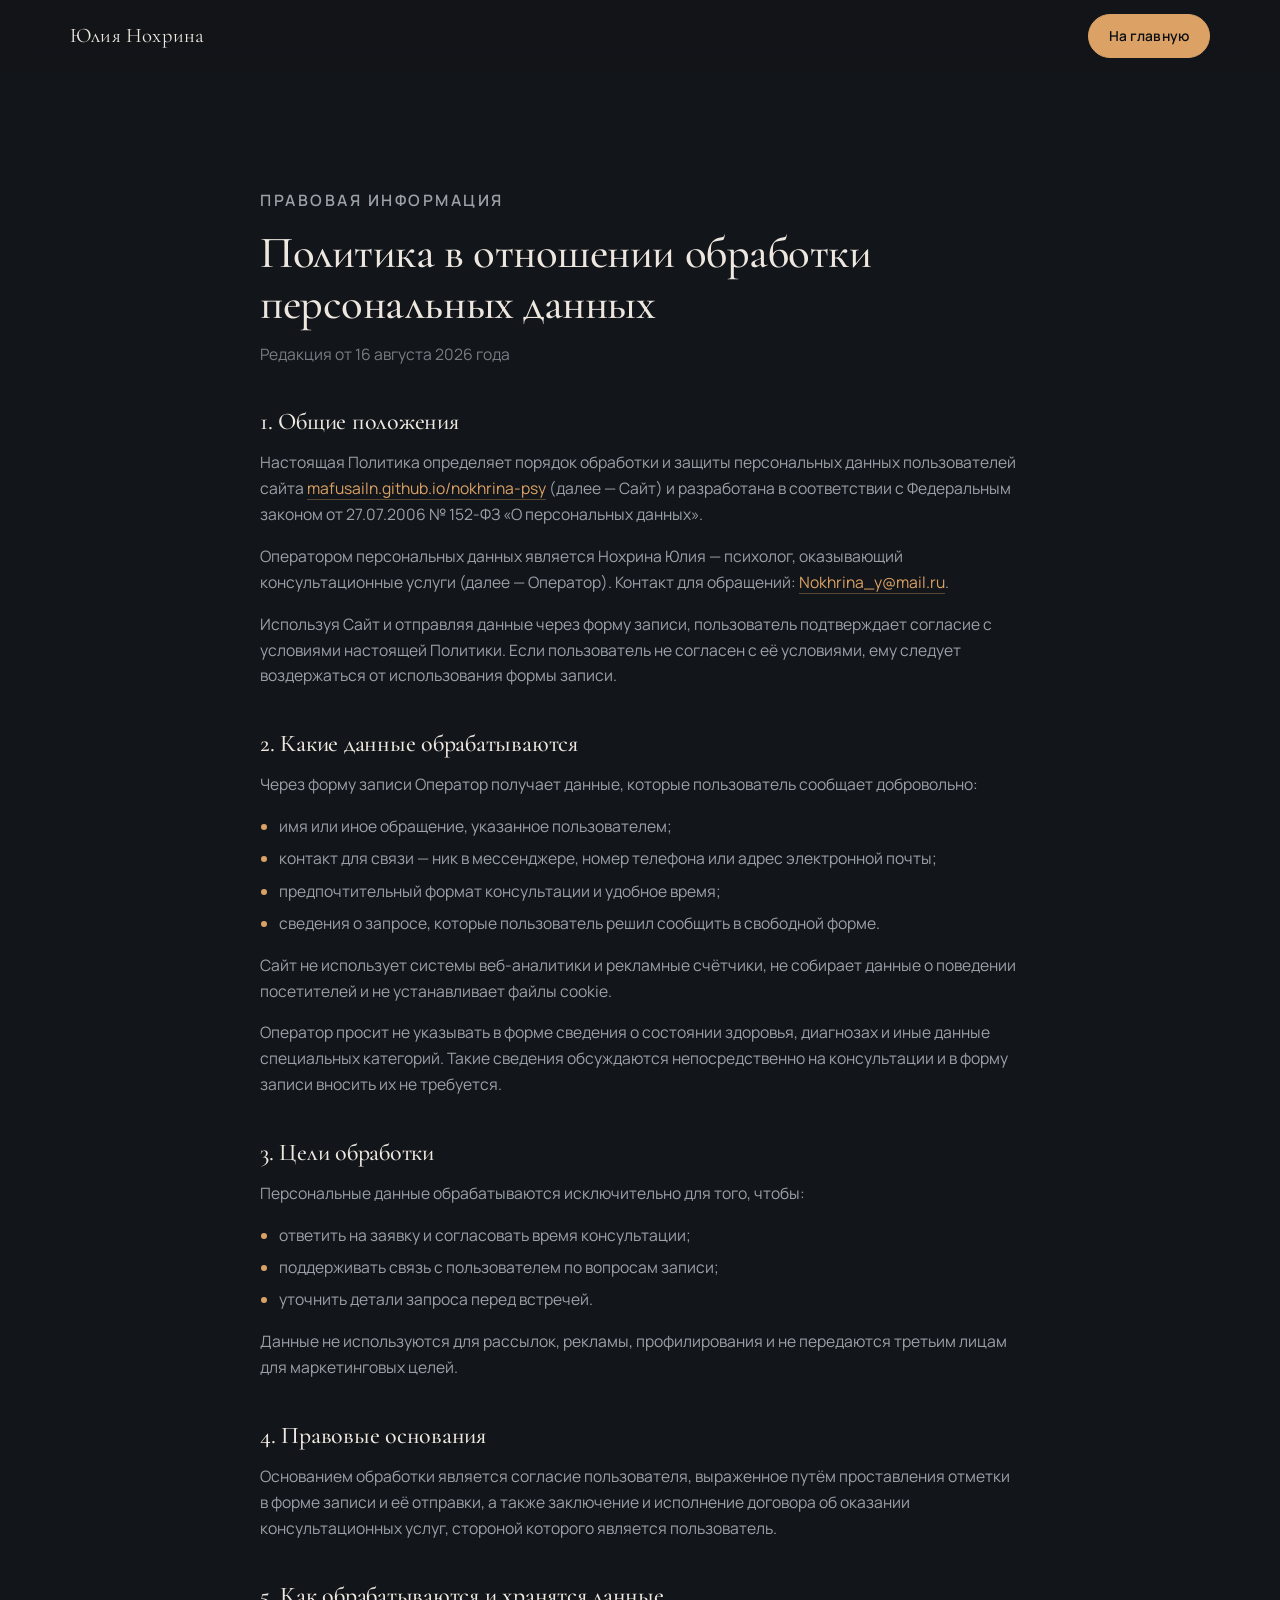
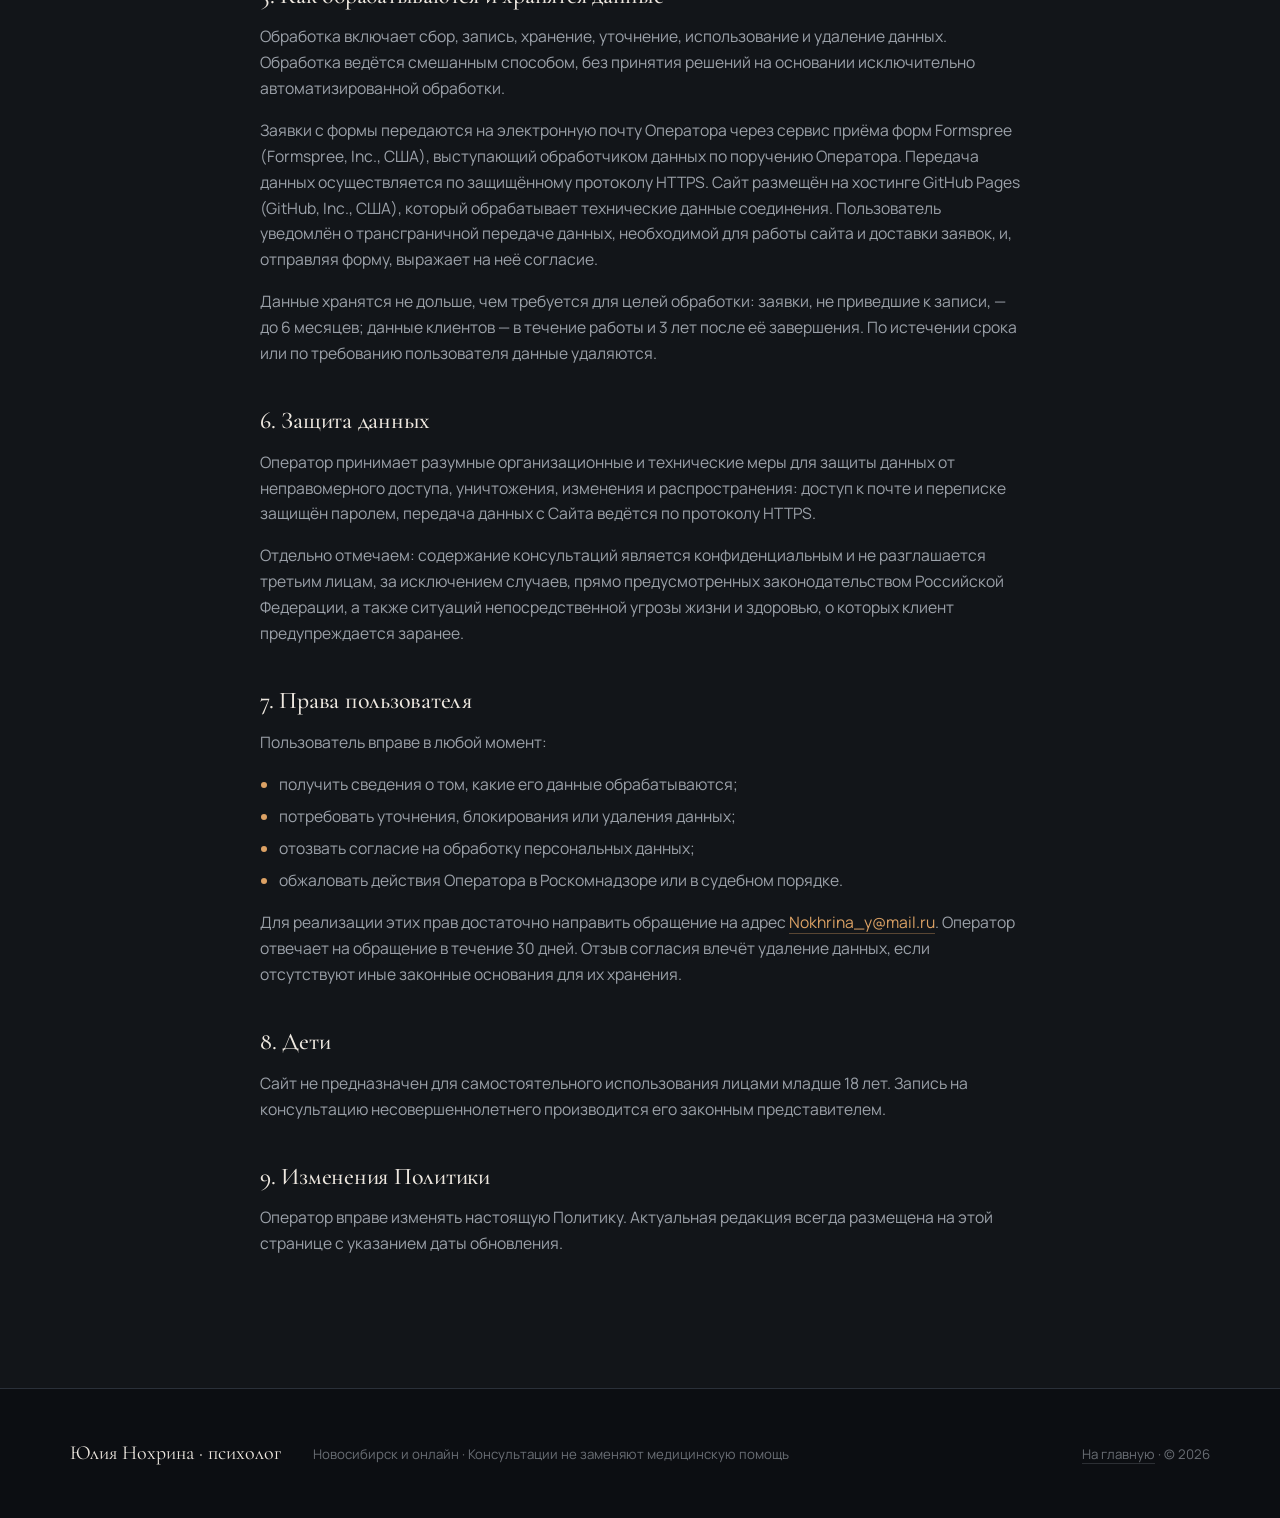
==== privacy.html @ c8debd9b "Контакты, политика конфиденциальности и CLAUDE.md Прописана почта Nokhrina_y@mail.ru и Telegram @yul" ====
<!DOCTYPE html>
<html lang="ru">
<head>
<meta charset="utf-8">
<meta name="viewport" content="width=device-width, initial-scale=1">
<title>Политика обработки персональных данных — Юлия Нохрина, психолог</title>
<meta name="description" content="Политика обработки персональных данных сайта психолога Юлии Нохриной.">
<meta name="robots" content="noindex">
<link rel="preconnect" href="https://fonts.googleapis.com">
<link rel="preconnect" href="https://fonts.gstatic.com" crossorigin>
<link href="https://fonts.googleapis.com/css2?family=Cormorant+Garamond:ital,wght@0,400;0,500;0,600;1,400&family=Manrope:wght@300;400;500;600&display=swap" rel="stylesheet">
<link rel="stylesheet" href="assets/css/styles.css">
</head>
<body>

<header class="nav">
  <div class="wrap nav__inner">
    <a class="nav__logo" href="index.html">Юлия&nbsp;Нохрина</a>
    <a class="btn btn--sm" href="index.html">На главную</a>
  </div>
</header>

<main class="section legal">
  <div class="wrap wrap--narrow">
    <p class="eyebrow">Правовая информация</p>
    <h1>Политика в отношении обработки персональных данных</h1>
    <p class="legal__date">Редакция от 16 августа 2026 года</p>

    <h2>1. Общие положения</h2>
    <p>
      Настоящая Политика определяет порядок обработки и защиты персональных данных
      пользователей сайта <a href="https://mafusailn.github.io/nokhrina-psy/">mafusailn.github.io/nokhrina-psy</a>
      (далее — Сайт) и разработана в соответствии с Федеральным законом
      от 27.07.2006 № 152-ФЗ «О персональных данных».
    </p>
    <p>
      Оператором персональных данных является Нохрина Юлия — психолог,
      оказывающий консультационные услуги (далее — Оператор).
      Контакт для обращений: <a href="mailto:Nokhrina_y@mail.ru">Nokhrina_y@mail.ru</a>.
    </p>
    <p>
      Используя Сайт и отправляя данные через форму записи, пользователь подтверждает
      согласие с условиями настоящей Политики. Если пользователь не согласен с её
      условиями, ему следует воздержаться от использования формы записи.
    </p>

    <h2>2. Какие данные обрабатываются</h2>
    <p>Через форму записи Оператор получает данные, которые пользователь сообщает добровольно:</p>
    <ul>
      <li>имя или иное обращение, указанное пользователем;</li>
      <li>контакт для связи — ник в мессенджере, номер телефона или адрес электронной почты;</li>
      <li>предпочтительный формат консультации и удобное время;</li>
      <li>сведения о запросе, которые пользователь решил сообщить в свободной форме.</li>
    </ul>
    <p>
      Сайт не использует системы веб-аналитики и рекламные счётчики, не собирает
      данные о поведении посетителей и не устанавливает файлы cookie.
    </p>
    <p>
      Оператор просит не указывать в форме сведения о состоянии здоровья, диагнозах
      и иные данные специальных категорий. Такие сведения обсуждаются непосредственно
      на консультации и в форму записи вносить их не требуется.
    </p>

    <h2>3. Цели обработки</h2>
    <p>Персональные данные обрабатываются исключительно для того, чтобы:</p>
    <ul>
      <li>ответить на заявку и согласовать время консультации;</li>
      <li>поддерживать связь с пользователем по вопросам записи;</li>
      <li>уточнить детали запроса перед встречей.</li>
    </ul>
    <p>
      Данные не используются для рассылок, рекламы, профилирования и не передаются
      третьим лицам для маркетинговых целей.
    </p>

    <h2>4. Правовые основания</h2>
    <p>
      Основанием обработки является согласие пользователя, выраженное путём проставления
      отметки в форме записи и её отправки, а также заключение и исполнение договора
      об оказании консультационных услуг, стороной которого является пользователь.
    </p>

    <h2>5. Как обрабатываются и хранятся данные</h2>
    <p>
      Обработка включает сбор, запись, хранение, уточнение, использование и удаление данных.
      Обработка ведётся смешанным способом, без принятия решений на основании исключительно
      автоматизированной обработки.
    </p>
    <p>
      Заявки с формы передаются на электронную почту Оператора через сервис приёма форм
      Formspree (Formspree, Inc., США), выступающий обработчиком данных по поручению Оператора.
      Передача данных осуществляется по защищённому протоколу HTTPS. Сайт размещён на хостинге
      GitHub Pages (GitHub, Inc., США), который обрабатывает технические данные соединения.
      Пользователь уведомлён о трансграничной передаче данных, необходимой для работы сайта
      и доставки заявок, и, отправляя форму, выражает на неё согласие.
    </p>
    <p>
      Данные хранятся не дольше, чем требуется для целей обработки: заявки, не приведшие
      к записи, — до 6 месяцев; данные клиентов — в течение работы и 3 лет после её завершения.
      По истечении срока или по требованию пользователя данные удаляются.
    </p>

    <h2>6. Защита данных</h2>
    <p>
      Оператор принимает разумные организационные и технические меры для защиты данных
      от неправомерного доступа, уничтожения, изменения и распространения: доступ к почте
      и переписке защищён паролем, передача данных с Сайта ведётся по протоколу HTTPS.
    </p>
    <p>
      Отдельно отмечаем: содержание консультаций является конфиденциальным и не разглашается
      третьим лицам, за исключением случаев, прямо предусмотренных законодательством
      Российской Федерации, а также ситуаций непосредственной угрозы жизни и здоровью,
      о которых клиент предупреждается заранее.
    </p>

    <h2>7. Права пользователя</h2>
    <p>Пользователь вправе в любой момент:</p>
    <ul>
      <li>получить сведения о том, какие его данные обрабатываются;</li>
      <li>потребовать уточнения, блокирования или удаления данных;</li>
      <li>отозвать согласие на обработку персональных данных;</li>
      <li>обжаловать действия Оператора в Роскомнадзоре или в судебном порядке.</li>
    </ul>
    <p>
      Для реализации этих прав достаточно направить обращение на адрес
      <a href="mailto:Nokhrina_y@mail.ru">Nokhrina_y@mail.ru</a>.
      Оператор отвечает на обращение в течение 30 дней. Отзыв согласия влечёт удаление
      данных, если отсутствуют иные законные основания для их хранения.
    </p>

    <h2>8. Дети</h2>
    <p>
      Сайт не предназначен для самостоятельного использования лицами младше 18 лет.
      Запись на консультацию несовершеннолетнего производится его законным представителем.
    </p>

    <h2>9. Изменения Политики</h2>
    <p>
      Оператор вправе изменять настоящую Политику. Актуальная редакция всегда размещена
      на этой странице с указанием даты обновления.
    </p>
  </div>
</main>

<footer class="footer">
  <div class="wrap footer__inner">
    <p class="footer__name">Юлия Нохрина · психолог</p>
    <p class="footer__note">Новосибирск и онлайн · Консультации не заменяют медицинскую помощь</p>
    <p class="footer__copy"><a href="index.html">На главную</a> · © <span id="year">2026</span></p>
  </div>
</footer>

<script>document.getElementById('year').textContent = new Date().getFullYear();</script>
</body>
</html>
---- assets/css/styles.css ----
﻿/* ============ Токены ============ */
:root{
  /* палитра снята с ленты: сумеречный графит, вода, янтарь заката */
  --bg:        #121519;
  --bg-alt:    #171B20;
  --surface:   #1C2128;
  --deep:      #0C0E12;
  --ink:       #EDE7DF;
  --ink-soft:  #9BA1A9;
  --line:      #2A3039;
  --accent:    #DCA265;
  --accent-dk: #C58B4E;
  --terra:     #B5714A;

  --wrap: 1140px;
  --r: 18px;
  --shadow: 0 24px 60px -28px rgba(0,0,0,.75);
  --serif: "Cormorant Garamond", Georgia, "Times New Roman", serif;
  --sans: "Manrope", -apple-system, "Segoe UI", Roboto, sans-serif;
}

*,*::before,*::after{ box-sizing:border-box }
html{ scroll-behavior:smooth; scroll-padding-top:84px }
body{
  margin:0; background:var(--bg); color:var(--ink);
  font-family:var(--sans); font-weight:400; font-size:17px; line-height:1.65;
  -webkit-font-smoothing:antialiased;
}
img{ max-width:100%; display:block }
a{ color:inherit }

.wrap{ width:min(100% - 40px, var(--wrap)); margin-inline:auto }
.wrap--narrow{ width:min(100% - 40px, 760px) }

h1,h2,h3{ font-family:var(--serif); font-weight:500; line-height:1.12; letter-spacing:-.01em; margin:0 }
h1{ font-size:clamp(2.4rem, 5.4vw, 4rem) }
h2{ font-size:clamp(1.9rem, 3.6vw, 2.9rem); margin-bottom:1.6rem }
h3{ font-size:1.35rem }
p{ margin:0 0 1rem }

.eyebrow{
  font-size:.78rem; letter-spacing:.16em; text-transform:uppercase;
  color:var(--accent); font-weight:600; margin-bottom:.9rem;
}
.lead{ font-size:1.13rem; color:var(--ink-soft); max-width:52ch }

.section{ padding:clamp(64px, 9vw, 118px) 0 }
.section--alt{ background:var(--bg-alt) }

/* ============ Кнопки ============ */
.btn{
  --b:var(--accent);
  display:inline-flex; align-items:center; justify-content:center; gap:.5rem;
  padding:.95rem 1.9rem; border:1px solid var(--b); border-radius:999px;
  background:var(--b); color:var(--deep); text-decoration:none;
  font-size:.95rem; font-weight:600; letter-spacing:.01em;
  cursor:pointer; transition:transform .2s, background .2s, color .2s, box-shadow .2s;
}
.btn:hover{
  transform:translateY(-2px); background:#EBB77E; border-color:#EBB77E;
  box-shadow:0 12px 30px -14px rgba(220,162,101,.7);
}
.btn--ghost{ background:transparent; color:var(--accent); border-color:var(--line) }
.btn--ghost:hover{ background:transparent; border-color:var(--accent); box-shadow:none; color:var(--accent) }
.btn--sm{ padding:.62rem 1.25rem; font-size:.86rem }
.btn--wide{ width:100%; padding:1.05rem; font-size:1rem; border:0 }

/* ============ Навигация ============ */
.nav{
  position:sticky; top:0; z-index:50;
  background:rgba(18,21,25,.78); backdrop-filter:blur(14px);
  border-bottom:1px solid transparent; transition:border-color .3s, background .3s;
}
.nav.is-stuck{ border-color:var(--line) }
.nav__inner{ display:flex; align-items:center; gap:2rem; height:72px }
.nav__logo{
  font-family:var(--serif); font-size:1.3rem; text-decoration:none;
  letter-spacing:.01em; margin-right:auto; white-space:nowrap;
}
.nav__links{ display:flex; gap:1.7rem }
.nav__links a{
  text-decoration:none; font-size:.92rem; color:var(--ink-soft);
  position:relative; padding:.2rem 0; transition:color .2s;
}
.nav__links a::after{
  content:""; position:absolute; left:0; right:100%; bottom:0; height:1px;
  background:var(--accent); transition:right .25s;
}
.nav__links a:hover{ color:var(--ink) }
.nav__links a:hover::after{ right:0 }
.nav__burger{
  display:none; width:42px; height:42px; border:1px solid var(--line);
  border-radius:50%; background:transparent; cursor:pointer;
  flex-direction:column; align-items:center; justify-content:center; gap:5px;
}
.nav__burger span{ display:block; width:16px; height:1.5px; background:var(--ink); transition:.25s }
.nav__burger[aria-expanded="true"] span:first-child{ transform:translateY(3.2px) rotate(45deg) }
.nav__burger[aria-expanded="true"] span:last-child{ transform:translateY(-3.2px) rotate(-45deg) }

/* ============ Hero ============ */
.hero{
  position:relative; overflow:hidden;
  padding:clamp(48px, 7vw, 96px) 0 clamp(56px, 8vw, 104px);
}
/* закатное свечение за героем — эхо ленты */
.hero::before{
  content:""; position:absolute; z-index:0; pointer-events:none;
  top:-30%; right:-10%; width:min(760px, 90vw); aspect-ratio:1;
  background:radial-gradient(circle, rgba(220,162,101,.18), rgba(220,162,101,0) 68%);
}
.hero::after{
  content:""; position:absolute; z-index:0; pointer-events:none;
  bottom:-40%; left:-15%; width:min(620px, 80vw); aspect-ratio:1;
  background:radial-gradient(circle, rgba(78,110,140,.16), rgba(78,110,140,0) 70%);
}
.hero__inner{
  position:relative; z-index:1;
  display:grid; grid-template-columns:1.15fr .85fr;
  gap:clamp(32px, 5vw, 72px); align-items:center;
}
.hero h1{ margin-bottom:1.4rem }
.hero__cta{ display:flex; flex-wrap:wrap; gap:.8rem; margin:2rem 0 2.6rem }
.hero__facts{
  display:flex; flex-wrap:wrap; gap:2.2rem;
  list-style:none; margin:0; padding:1.5rem 0 0; border-top:1px solid var(--line);
}
.hero__facts strong{ display:block; font-family:var(--serif); font-size:1.5rem; font-weight:500 }
.hero__facts span{ font-size:.85rem; color:var(--ink-soft) }

.photo-frame{
  position:relative; aspect-ratio:4/5; border-radius:20px;
  overflow:hidden; background:var(--bg-alt); box-shadow:var(--shadow);
}
.photo-frame::after{
  content:""; position:absolute; inset:0; border-radius:inherit; pointer-events:none;
  border:1px solid rgba(255,255,255,.08);
  background:linear-gradient(to top, rgba(12,14,18,.45), rgba(12,14,18,0) 45%);
}
.photo-frame img{ width:100%; height:100%; object-fit:cover }
.photo-frame__stub{
  display:none; position:absolute; inset:0; place-content:center; text-align:center;
  padding:2rem; color:var(--ink-soft); font-size:.85rem; line-height:1.7;
}
.photo-frame__stub code{ font-size:.8rem; color:var(--accent) }
.photo-frame.is-empty img{ display:none }
.photo-frame.is-empty .photo-frame__stub{ display:grid }
.photo-frame--sm{ border-radius:20px; aspect-ratio:4/5 }

/* ============ Боли ============ */
.pains{ display:grid; grid-template-columns:repeat(auto-fit, minmax(280px,1fr)); gap:1rem }
.pains p{
  margin:0; padding:1.5rem 1.6rem; background:var(--surface); border-radius:var(--r);
  border-left:2px solid var(--terra);
  font-family:var(--serif); font-size:1.28rem; font-style:italic; line-height:1.4;
}
.pains__note{
  margin:2.4rem auto 0; max-width:60ch; text-align:center; color:var(--ink-soft);
}

/* ============ Карточки направлений ============ */
.cards{ display:grid; grid-template-columns:repeat(auto-fit, minmax(290px,1fr)); gap:1.1rem }
.card{
  padding:2rem 1.9rem; background:var(--surface); border:1px solid var(--line);
  border-radius:var(--r); transition:transform .25s, box-shadow .25s, border-color .25s;
}
.card:hover{ transform:translateY(-4px); box-shadow:var(--shadow); border-color:var(--accent) }
.card h3{ margin-bottom:.7rem }
.card p{ margin:0; color:var(--ink-soft); font-size:.97rem }

/* ============ Обо мне ============ */
.about{ display:grid; grid-template-columns:.8fr 1.2fr; gap:clamp(32px, 5vw, 72px); align-items:start }
.about__photo{ position:sticky; top:100px }
.edu{ list-style:none; margin:2.4rem 0 0; padding:0; display:grid; gap:1px; background:var(--line) }
.edu li{ display:flex; gap:1.4rem; padding:1.2rem .2rem; background:var(--bg-alt) }
.edu li span{ font-family:var(--serif); font-size:1.2rem; color:var(--accent); min-width:3.4rem }
.edu strong{ display:block; font-weight:500 }
.edu em{ font-style:normal; font-size:.88rem; color:var(--ink-soft) }

/* ============ Шаги ============ */
.steps{
  list-style:none; margin:0; padding:0; counter-reset:s;
  display:grid; grid-template-columns:repeat(auto-fit, minmax(230px,1fr)); gap:1.6rem;
}
.steps li{ position:relative; padding-top:1.6rem; border-top:1px solid var(--line) }
.steps__num{
  font-family:var(--serif); font-size:.95rem; color:var(--terra);
  letter-spacing:.1em; display:block; margin-bottom:.9rem;
}
.steps h3{ font-size:1.2rem; margin-bottom:.5rem }
.steps p{ margin:0; font-size:.95rem; color:var(--ink-soft) }

/* ============ Цены ============ */
.price{ display:grid; grid-template-columns:repeat(auto-fit, minmax(300px,1fr)); gap:1.4rem; max-width:860px }
.price__card{
  display:flex; flex-direction:column; gap:1rem;
  padding:2.4rem 2.1rem; background:var(--surface);
  border:1px solid var(--line); border-radius:var(--r);
}
.price__card--accent{
  border-color:rgba(220,162,101,.45);
  background:
    radial-gradient(120% 90% at 50% 0%, rgba(220,162,101,.14), rgba(220,162,101,0) 62%),
    var(--surface);
  box-shadow:var(--shadow);
}
.price__num{ font-family:var(--serif); font-size:2.6rem; line-height:1; margin:0 }
.price__num span{ font-family:var(--sans); font-size:.95rem; opacity:.7 }
.price__card ul{ list-style:none; margin:0; padding:0; display:grid; gap:.6rem; flex:1 }
.price__card li{ font-size:.95rem; padding-left:1.4rem; position:relative; opacity:.85 }
.price__card li::before{
  content:""; position:absolute; left:0; top:.62em; width:7px; height:7px;
  border-radius:50%; background:var(--terra);
}
.price__card .btn{ align-self:flex-start; margin-top:.6rem }

/* ============ FAQ ============ */
.faq{ display:grid; gap:1px; background:var(--line); border-block:1px solid var(--line) }
.faq details{ background:var(--bg); padding:0 }
.faq summary{
  list-style:none; cursor:pointer; padding:1.4rem .2rem;
  font-family:var(--serif); font-size:1.28rem; display:flex; gap:1rem; align-items:flex-start;
}
.faq summary::-webkit-details-marker{ display:none }
.faq summary::after{
  content:"+"; margin-left:auto; font-size:1.4rem; color:var(--accent);
  transition:transform .25s; line-height:1;
}
.faq details[open] summary::after{ transform:rotate(45deg) }
.faq details p{ margin:0 0 1.5rem; padding-right:2.5rem; color:var(--ink-soft); font-size:.98rem }

/* ============ Форма ============ */
.booking{ background:var(--bg-alt) }
.booking__lead{ color:var(--ink-soft); margin-bottom:2.4rem; max-width:56ch }
.form{
  display:grid; gap:1.3rem; padding:clamp(24px, 4vw, 40px);
  background:var(--surface); border:1px solid var(--line); border-radius:var(--r);
}
.form__row{ display:grid; grid-template-columns:1fr 1fr; gap:1.3rem }
.field{ display:grid; gap:.5rem; border:0; padding:0; margin:0; min-width:0 }
.field > span{ font-size:.85rem; font-weight:500; color:var(--ink-soft) }
.field i{ color:var(--terra); font-style:normal }
.field input[type="text"], .field textarea{
  width:100%; font:inherit; font-size:.98rem; color:var(--ink);
  padding:.85rem 1rem; background:var(--bg); border:1px solid var(--line);
  border-radius:12px; transition:border-color .2s, box-shadow .2s; resize:vertical;
}
.field input:focus, .field textarea:focus{
  outline:none; border-color:var(--accent); box-shadow:0 0 0 3px rgba(220,162,101,.18);
}
.field.is-invalid input, .field.is-invalid textarea{ border-color:var(--terra) }
.field__error{ font-style:normal; font-size:.8rem; color:var(--terra); min-height:0 }

.chips{ display:flex; flex-wrap:wrap; gap:.5rem }
.chips input{ position:absolute; opacity:0; pointer-events:none }
.chips i{
  display:block; font-style:normal; font-size:.9rem; cursor:pointer;
  padding:.55rem 1.1rem; border:1px solid var(--line); border-radius:999px;
  background:var(--bg); transition:.2s;
}
.chips input:checked + i{ background:var(--accent); border-color:var(--accent); color:var(--deep); font-weight:600 }
.chips input:focus-visible + i{ box-shadow:0 0 0 3px rgba(220,162,101,.28) }

.check{ display:flex; gap:.7rem; align-items:flex-start; font-size:.86rem; color:var(--ink-soft) }
.check input{ margin-top:.28rem; accent-color:var(--accent); width:16px; height:16px; flex:none }
.honeypot{ position:absolute; left:-9999px; opacity:0; height:0 }

.form__status{ margin:0; font-size:.9rem; min-height:1.2em; text-align:center }
.form__status.is-ok{ color:var(--accent) }
.form__status.is-err{ color:var(--terra) }

.contacts{ margin-top:2.4rem; text-align:center; color:var(--ink-soft) }
.contacts p{ font-size:.9rem; margin-bottom:.8rem }
.contacts__links{ display:flex; justify-content:center; flex-wrap:wrap; gap:.6rem }
.contacts__links a{
  text-decoration:none; font-size:.9rem; padding:.5rem 1.2rem;
  border:1px solid var(--line); border-radius:999px; background:var(--surface);
  transition:.2s; color:var(--ink);
}
.contacts__links a:hover{ border-color:var(--accent); color:var(--accent) }

/* ============ Подвал ============ */
.footer{ background:var(--deep); color:var(--ink-soft); padding:3rem 0; border-top:1px solid var(--line) }
.footer__inner{ display:flex; flex-wrap:wrap; gap:1rem 2rem; align-items:baseline }
.footer__name{ font-family:var(--serif); font-size:1.25rem; color:var(--ink); margin:0 }
.footer__note{ margin:0; font-size:.83rem; opacity:.65 }
.footer__copy{ margin:0 0 0 auto; font-size:.83rem; opacity:.65 }

/* ============ Правовые страницы ============ */
.legal h1{ font-size:clamp(1.9rem, 4vw, 2.8rem); margin-bottom:.8rem }
.legal h2{ font-size:1.5rem; margin:2.6rem 0 .9rem }
.legal p, .legal li{ color:var(--ink-soft); font-size:.98rem }
.legal ul{ margin:0 0 1rem; padding-left:1.2rem; display:grid; gap:.4rem }
.legal li::marker{ color:var(--accent) }
.legal a{ color:var(--accent); text-decoration:none; border-bottom:1px solid rgba(220,162,101,.35) }
.legal a:hover{ border-bottom-color:var(--accent) }
.legal__date{ font-size:.85rem; color:var(--ink-soft); opacity:.75; margin-bottom:2.4rem }

.footer a{ color:inherit; text-decoration:none; border-bottom:1px solid rgba(155,161,169,.35) }
.footer a:hover{ color:var(--accent); border-bottom-color:var(--accent) }
.check a{ color:var(--accent); text-decoration:none; border-bottom:1px solid rgba(220,162,101,.35) }
.check a:hover{ border-bottom-color:var(--accent) }

/* ============ Появление ============ */
.reveal{ opacity:0; transform:translateY(18px); transition:opacity .7s ease, transform .7s ease }
.reveal.is-in{ opacity:1; transform:none }

/* ============ Адаптив ============ */
@media (max-width:900px){
  .hero__inner{ grid-template-columns:1fr }
  .hero__photo{ order:-1; max-width:320px; margin-inline:auto }
  .about{ grid-template-columns:1fr }
  .about__photo{ position:static; max-width:280px }
  .nav__links{
    position:absolute; top:72px; left:0; right:0; flex-direction:column; gap:0;
    background:var(--bg); border-bottom:1px solid var(--line);
    padding:.5rem 20px 1.2rem; display:none;
  }
  .nav__links.is-open{ display:flex }
  .nav__links a{ padding:.85rem 0; border-bottom:1px solid var(--line) }
  .nav__burger{ display:flex }
  .nav .btn--sm{ display:none }
}
@media (max-width:600px){
  body{ font-size:16px }
  .form__row{ grid-template-columns:1fr }
  .hero__facts{ gap:1.4rem }
  .footer__copy{ margin-left:0 }
}
@media (prefers-reduced-motion:reduce){
  *{ animation:none !important; transition:none !important }
  .reveal{ opacity:1; transform:none }
  html{ scroll-behavior:auto }
}
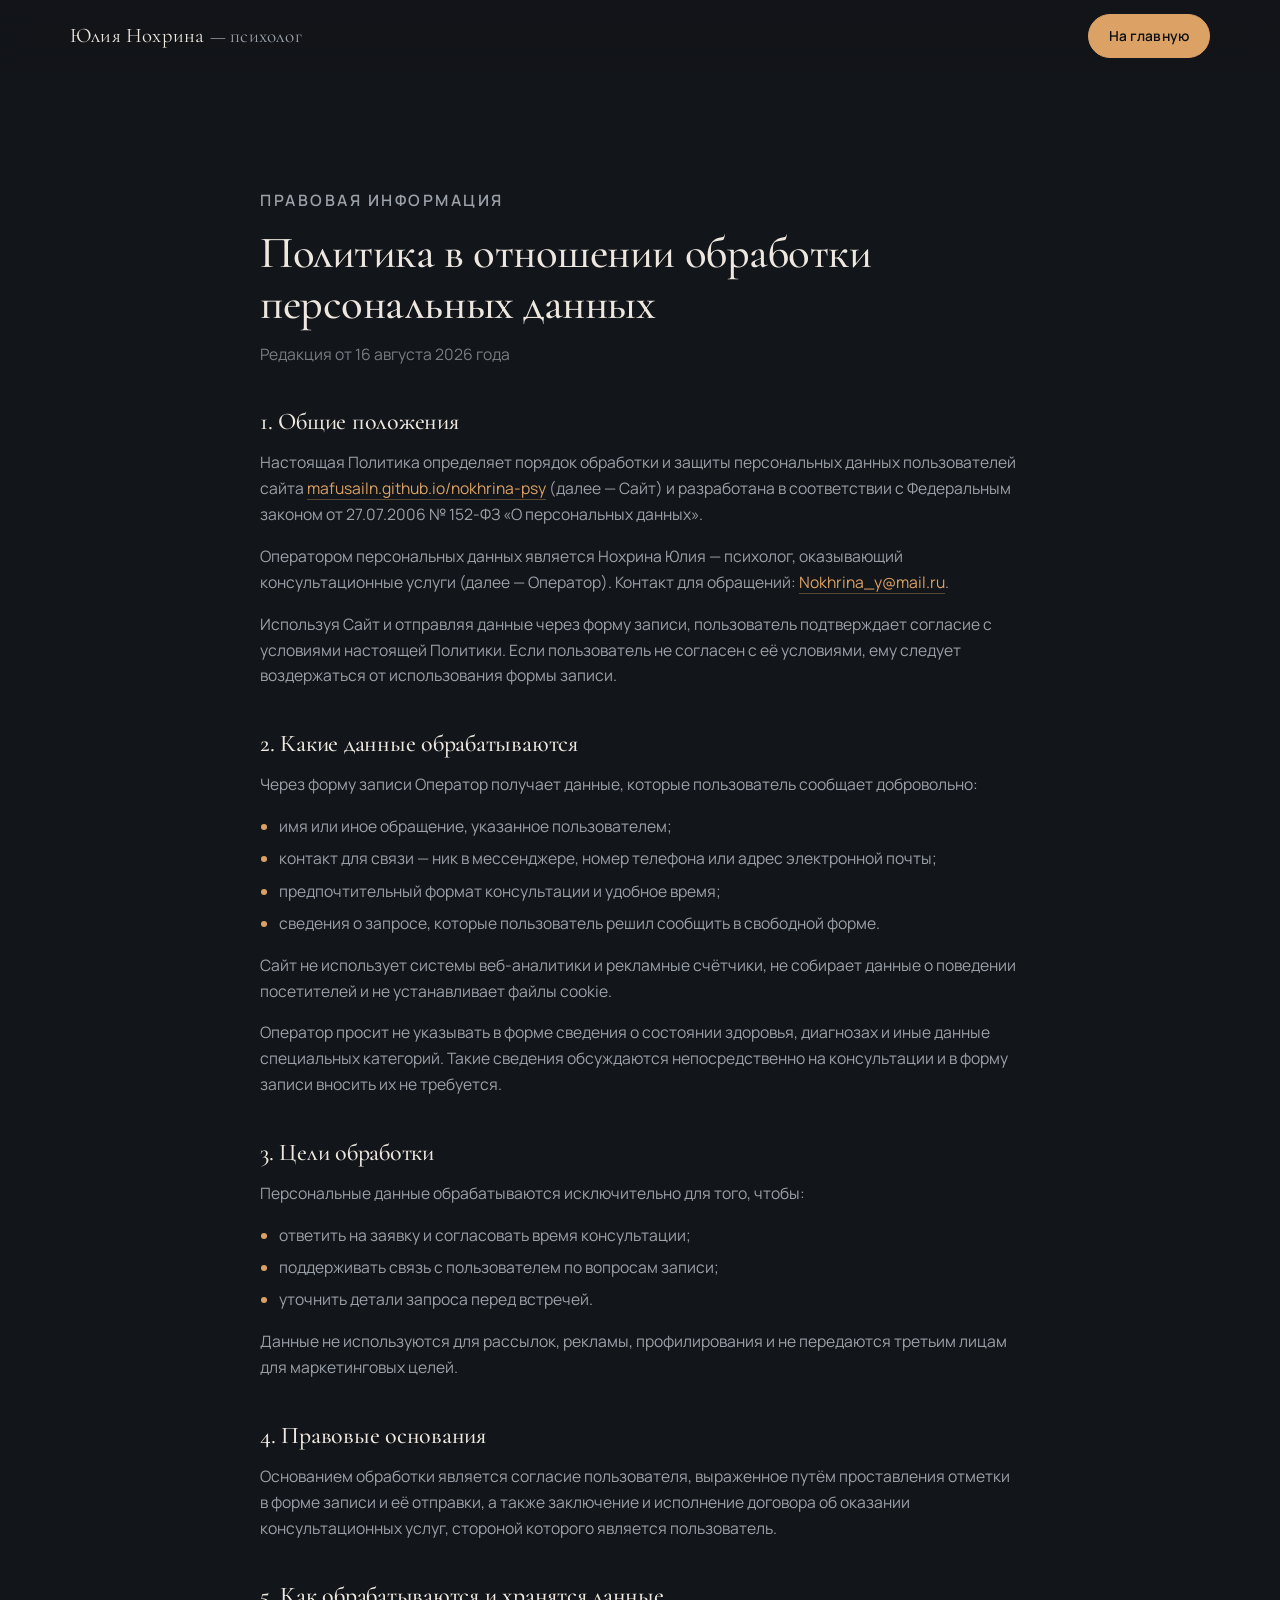
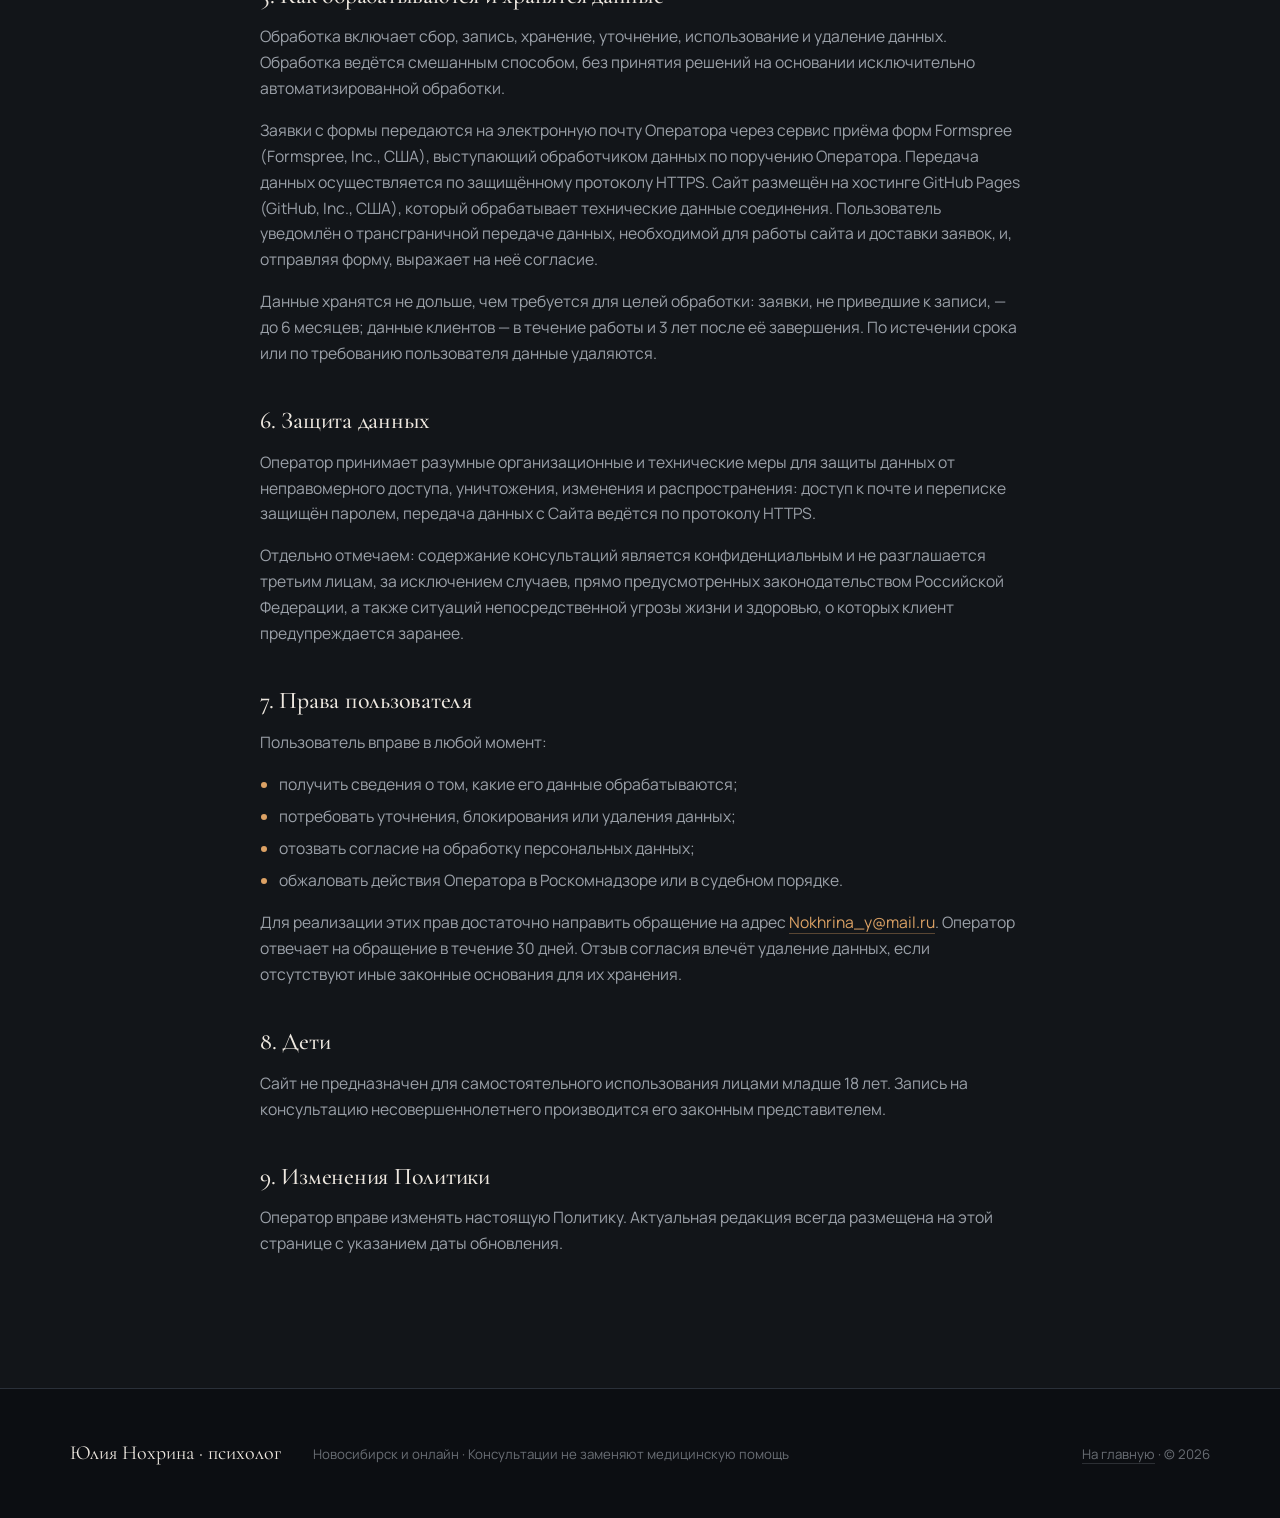
==== commit 2b289bbd: "Убрана ссылка на Instagram, уточнены логотип и поле контакта Ссылка на Instagram снята: деятельность" ====
--- a/privacy.html
+++ b/privacy.html
@@ -15,7 +15,7 @@
 
 <header class="nav">
   <div class="wrap nav__inner">
-    <a class="nav__logo" href="index.html">Юлия&nbsp;Нохрина</a>
+    <a class="nav__logo" href="index.html">Юлия&nbsp;Нохрина <span>— психолог</span></a>
     <a class="btn btn--sm" href="index.html">На главную</a>
   </div>
 </header>
--- a/assets/css/styles.css
+++ b/assets/css/styles.css
@@ -77,6 +77,7 @@
   font-family:var(--serif); font-size:1.3rem; text-decoration:none;
   letter-spacing:.01em; margin-right:auto; white-space:nowrap;
 }
+.nav__logo span{ color:var(--ink-soft); font-size:.92em }
 .nav__links{ display:flex; gap:1.7rem }
 .nav__links a{
   text-decoration:none; font-size:.92rem; color:var(--ink-soft);
@@ -223,9 +224,12 @@
 .faq summary::-webkit-details-marker{ display:none }
 .faq summary::after{
   content:"+"; margin-left:auto; font-size:1.4rem; color:var(--accent);
-  transition:transform .25s; line-height:1;
-}
-.faq details[open] summary::after{ transform:rotate(45deg) }
+  transition:transform .35s cubic-bezier(.4,0,.2,1); line-height:1;
+}
+.faq details[open] summary::after{ transform:rotate(135deg) }
+.faq summary:active{ opacity:.7 }
+/* высотой управляет JS — нужно, чтобы закрытие тоже анимировалось */
+.faq__body{ overflow:hidden; height:0; transition:height .38s cubic-bezier(.4,0,.2,1) }
 .faq details p{ margin:0 0 1.5rem; padding-right:2.5rem; color:var(--ink-soft); font-size:.98rem }
 
 /* ============ Форма ============ */
@@ -249,6 +253,7 @@
 }
 .field.is-invalid input, .field.is-invalid textarea{ border-color:var(--terra) }
 .field__error{ font-style:normal; font-size:.8rem; color:var(--terra); min-height:0 }
+.field__hint{ font-style:normal; font-size:.78rem; color:var(--ink-soft); opacity:.7; line-height:1.5 }
 
 .chips{ display:flex; flex-wrap:wrap; gap:.5rem }
 .chips input{ position:absolute; opacity:0; pointer-events:none }
@@ -301,8 +306,31 @@
 .check a:hover{ border-bottom-color:var(--accent) }
 
 /* ============ Появление ============ */
-.reveal{ opacity:0; transform:translateY(18px); transition:opacity .7s ease, transform .7s ease }
-.reveal.is-in{ opacity:1; transform:none }
+.reveal{
+  opacity:0; transform:translateY(22px);
+  transition:opacity .8s cubic-bezier(.22,.61,.36,1), transform .8s cubic-bezier(.22,.61,.36,1);
+  will-change:opacity, transform;
+}
+.reveal.is-in{ opacity:1; transform:none; will-change:auto }
+
+/* ============ Сенсорные экраны ============ */
+/* без этого после тапа кнопка «залипает» в hover-состоянии */
+@media (hover:none){
+  .btn:hover{ transform:none; box-shadow:none; background:var(--b); border-color:var(--b) }
+  .btn:active{ transform:scale(.97) }
+  .btn--ghost:hover{ background:transparent; border-color:var(--line) }
+  .btn--ghost:active{ border-color:var(--accent) }
+
+  .card:hover{ transform:none; box-shadow:none; border-color:var(--line) }
+  .card:active{ border-color:var(--accent); background:#20262F }
+  .card{ transition:border-color .2s, background .2s }
+
+  .contacts__links a:hover{ border-color:var(--line); color:var(--ink) }
+  .contacts__links a:active{ border-color:var(--accent); color:var(--accent) }
+
+  .nav__links a:hover{ color:var(--ink-soft) }
+  .nav__links a::after{ display:none }
+}
 
 /* ============ Адаптив ============ */
 @media (max-width:900px){
@@ -312,16 +340,38 @@
   .about__photo{ position:static; max-width:280px }
   .nav__links{
     position:absolute; top:72px; left:0; right:0; flex-direction:column; gap:0;
-    background:var(--bg); border-bottom:1px solid var(--line);
-    padding:.5rem 20px 1.2rem; display:none;
+    background:rgba(18,21,25,.97); backdrop-filter:blur(14px);
+    padding:0 20px; overflow:hidden;
+    max-height:0; opacity:0; visibility:hidden; border-bottom:1px solid transparent;
+    transition:max-height .4s cubic-bezier(.4,0,.2,1), opacity .3s ease,
+               padding .4s ease, visibility 0s .4s, border-color .3s;
   }
-  .nav__links.is-open{ display:flex }
-  .nav__links a{ padding:.85rem 0; border-bottom:1px solid var(--line) }
+  .nav__links.is-open{
+    max-height:60vh; opacity:1; visibility:visible;
+    padding:.5rem 20px 1.2rem; border-bottom-color:var(--line);
+    transition:max-height .45s cubic-bezier(.4,0,.2,1), opacity .3s ease .05s,
+               padding .4s ease, visibility 0s, border-color .3s;
+  }
+  .nav__links a{
+    padding:.85rem 0; border-bottom:1px solid var(--line);
+    opacity:0; transform:translateY(-6px);
+    transition:opacity .3s ease, transform .3s ease;
+  }
+  .nav__links.is-open a{ opacity:1; transform:none }
+  .nav__links.is-open a:nth-child(1){ transition-delay:.08s }
+  .nav__links.is-open a:nth-child(2){ transition-delay:.13s }
+  .nav__links.is-open a:nth-child(3){ transition-delay:.18s }
+  .nav__links.is-open a:nth-child(4){ transition-delay:.23s }
+  .nav__links.is-open a:nth-child(5){ transition-delay:.28s }
+  .nav__links a:active{ color:var(--accent) }
   .nav__burger{ display:flex }
   .nav .btn--sm{ display:none }
 }
 @media (max-width:600px){
   body{ font-size:16px }
+  /* в одну строку рядом с бургером не помещается — уводим приписку под имя */
+  .nav__logo{ font-size:1.15rem; line-height:1.15 }
+  .nav__logo span{ display:block; font-size:.62em; letter-spacing:.04em }
   .form__row{ grid-template-columns:1fr }
   .hero__facts{ gap:1.4rem }
   .footer__copy{ margin-left:0 }
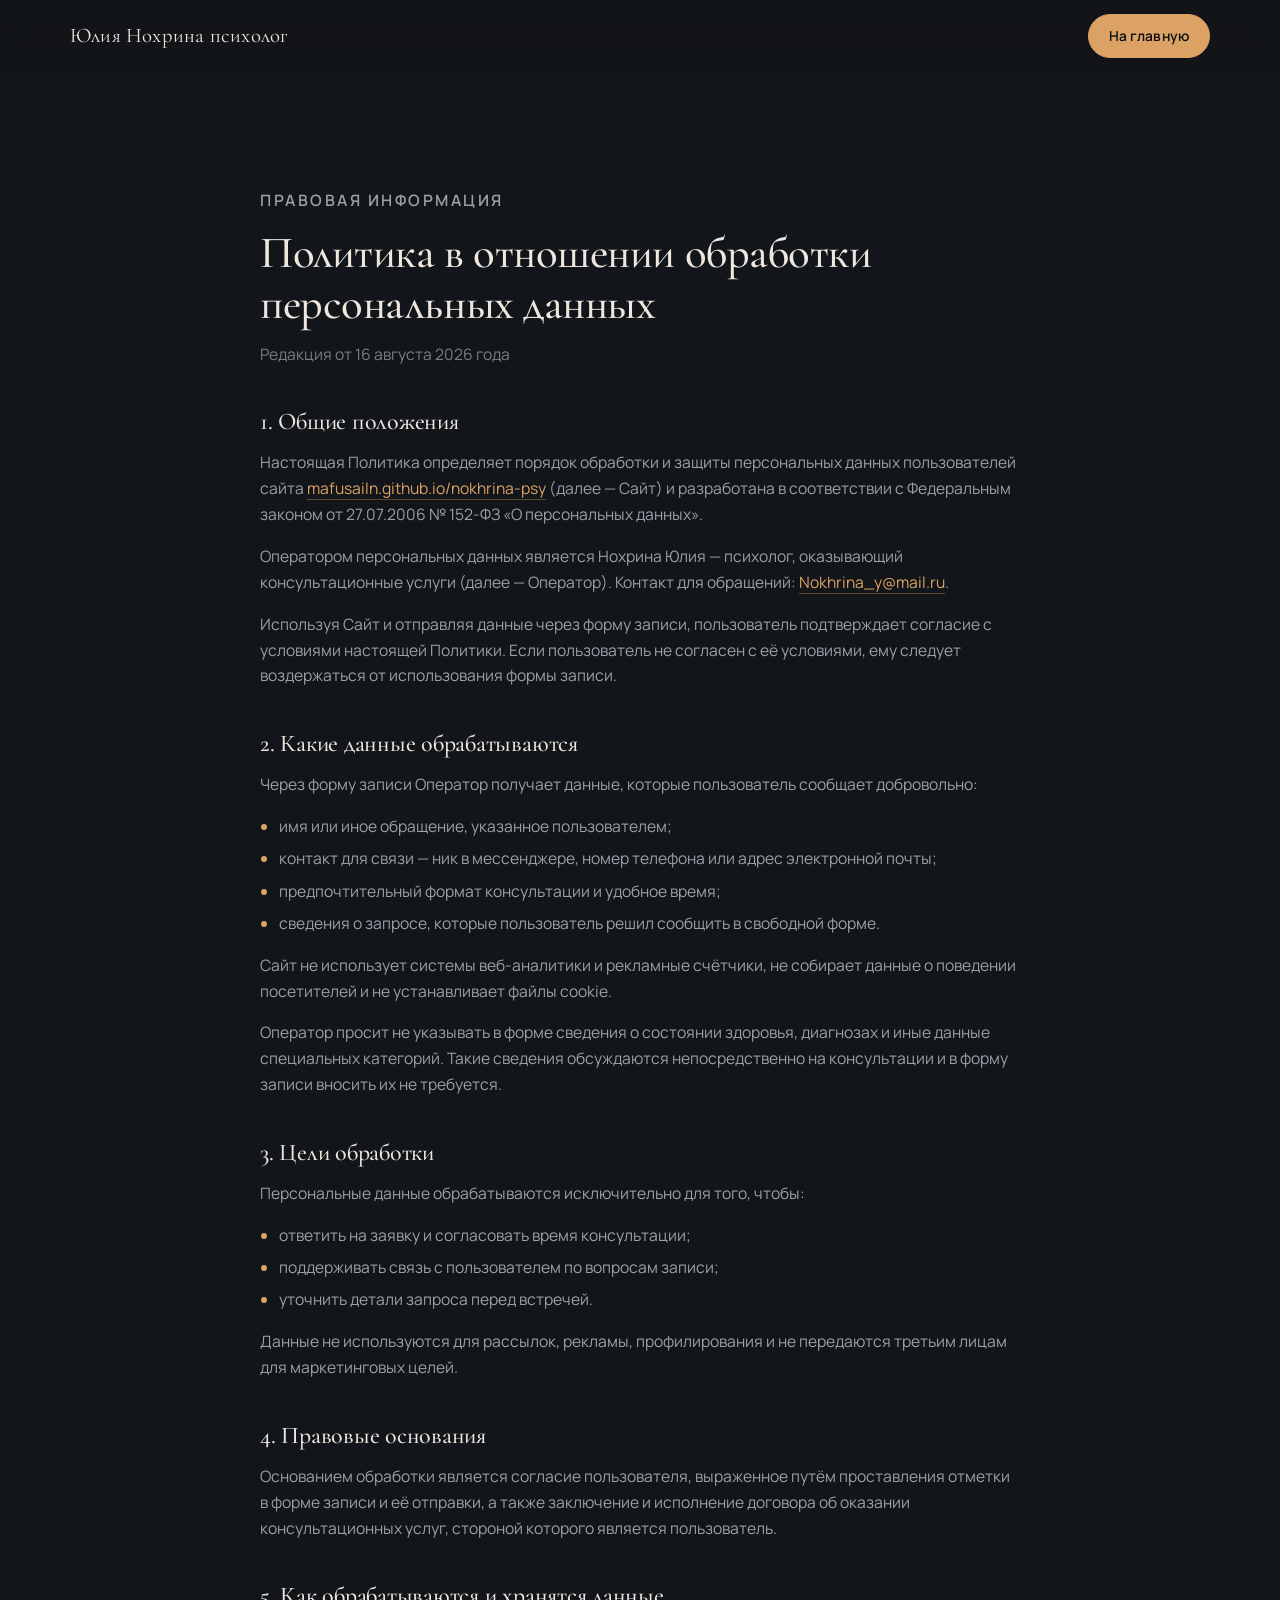
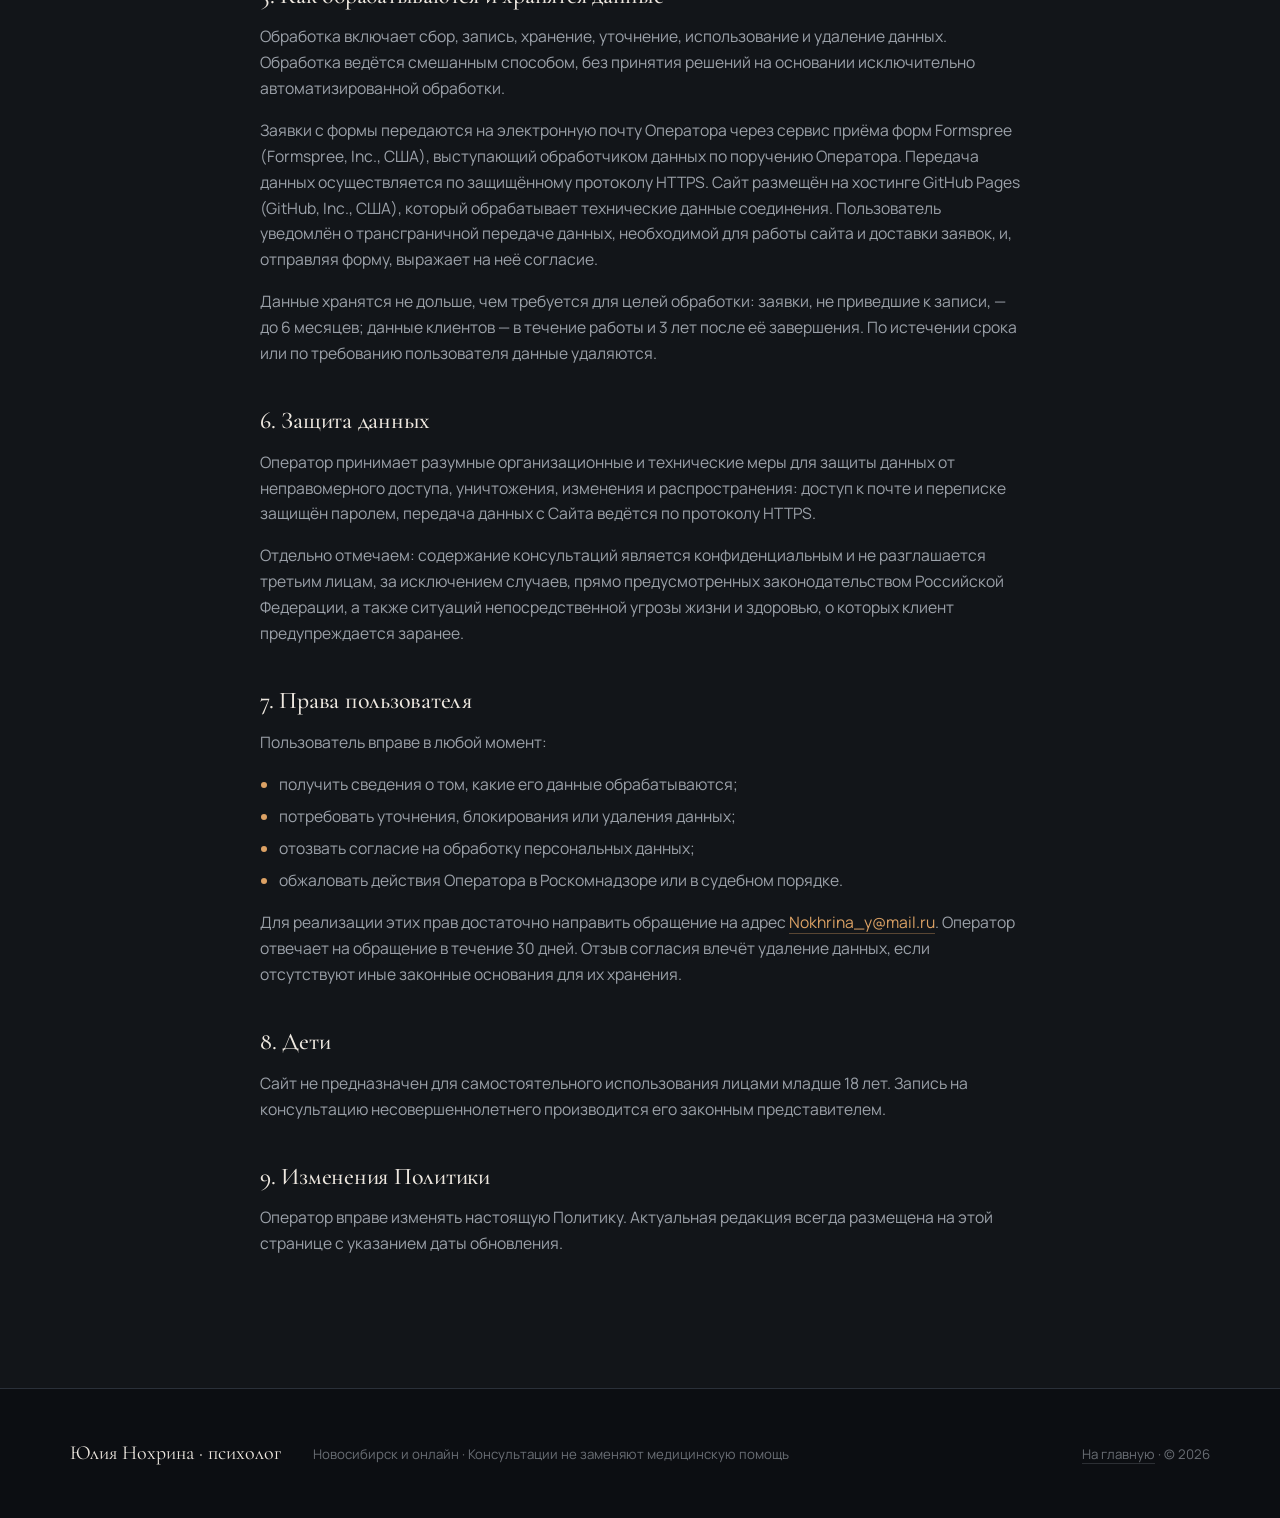
==== commit 4d6f4636: "Логотип: без тире, слово психолог тем же шрифтом" ====
--- a/privacy.html
+++ b/privacy.html
@@ -15,7 +15,7 @@
 
 <header class="nav">
   <div class="wrap nav__inner">
-    <a class="nav__logo" href="index.html">Юлия&nbsp;Нохрина <span>— психолог</span></a>
+    <a class="nav__logo" href="index.html">Юлия&nbsp;Нохрина <span>психолог</span></a>
     <a class="btn btn--sm" href="index.html">На главную</a>
   </div>
 </header>
--- a/assets/css/styles.css
+++ b/assets/css/styles.css
@@ -77,7 +77,7 @@
   font-family:var(--serif); font-size:1.3rem; text-decoration:none;
   letter-spacing:.01em; margin-right:auto; white-space:nowrap;
 }
-.nav__logo span{ color:var(--ink-soft); font-size:.92em }
+.nav__logo span{ color:inherit; font-size:inherit }
 .nav__links{ display:flex; gap:1.7rem }
 .nav__links a{
   text-decoration:none; font-size:.92rem; color:var(--ink-soft);
@@ -370,8 +370,8 @@
 @media (max-width:600px){
   body{ font-size:16px }
   /* в одну строку рядом с бургером не помещается — уводим приписку под имя */
-  .nav__logo{ font-size:1.15rem; line-height:1.15 }
-  .nav__logo span{ display:block; font-size:.62em; letter-spacing:.04em }
+  .nav__logo{ font-size:1.1rem; line-height:1.2 }
+  .nav__logo span{ display:block }
   .form__row{ grid-template-columns:1fr }
   .hero__facts{ gap:1.4rem }
   .footer__copy{ margin-left:0 }
